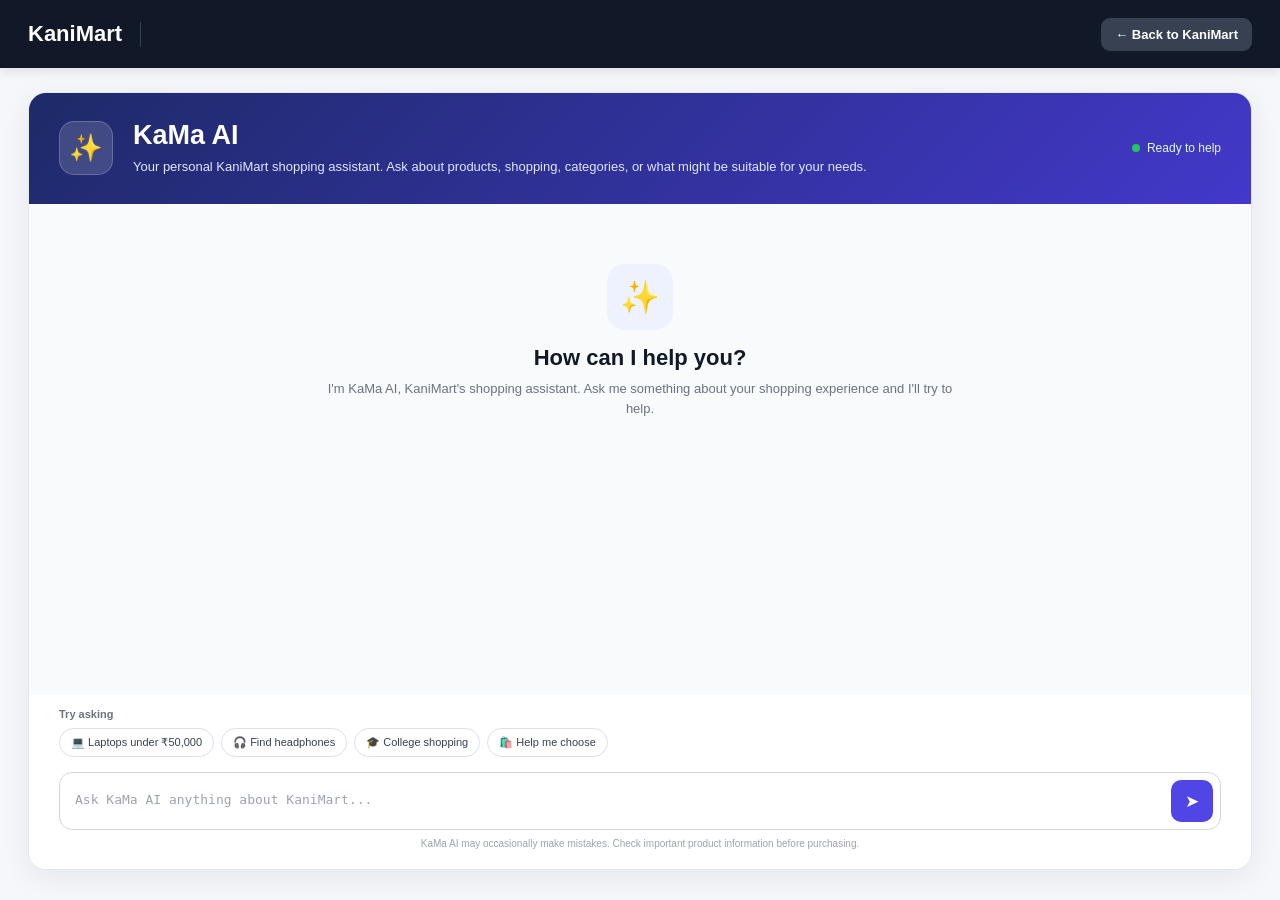
==== frontend/ai.html @ 7d643124 "Update storefront and product workflows Add frontend pages and AI, checkout, seller, and order flows" ====
<!DOCTYPE html>
<html lang="en">
<head>
    <meta charset="UTF-8">
    <meta
        name="viewport"
        content="width=device-width, initial-scale=1.0">

    <title>KaMa AI </title>

    <link rel="stylesheet" href="style.css">

    <style>
        * {
            box-sizing: border-box;
        }

        body {
            margin: 0;
            min-height: 100vh;
            background: #f5f7fb;
            color: #111827;
            font-family: Arial, Helvetica, sans-serif;
        }

        button,
        input {
            font: inherit;
        }

        /* ================= HEADER ================= */

        .ai-header {
            width: 100%;
            min-height: 68px;
            padding: 0 28px;
            background: #111827;
            color: white;
            display: flex;
            align-items: center;
            gap: 18px;
            box-shadow: 0 2px 12px rgba(0, 0, 0, 0.12);
        }

        .ai-brand {
            color: white;
            text-decoration: none;
            font-size: 22px;
            font-weight: 750;
        }

        .ai-brand span {
            color: #fafafa;
        }

        .ai-header-divider {
            width: 1px;
            height: 25px;
            background: #374151;
        }

        .ai-page-name {
            display: flex;
            align-items: center;
            gap: 8px;
            font-size: 15px;
            font-weight: 700;
        }

        .ai-header-spacer {
            flex: 1;
        }

        .home-button {
            border: none;
            border-radius: 9px;
            padding: 9px 14px;
            background: #374151;
            color: white;
            font-size: 13px;
            font-weight: 700;
            cursor: pointer;
        }

        .home-button:hover {
            background: #4b5563;
        }

        /* ================= MAIN ================= */

        .ai-page {
            width: 100%;
            min-height: calc(100vh - 68px);
            padding: 24px 28px 30px;
        }

        .ai-container {
            width: 100%;
            max-width: 1250px;
            margin: 0 auto;
            min-height: calc(100vh - 122px);
            display: flex;
            flex-direction: column;
            background: white;
            border: 1px solid #e5e7eb;
            border-radius: 18px;
            overflow: hidden;
            box-shadow: 0 8px 30px rgba(15, 23, 42, 0.07);
        }

        /* ================= AI HERO ================= */

        .ai-hero {
            padding: 27px 30px;
            background: linear-gradient(135deg, #1e2a68, #4338ca);
            color: white;
            display: flex;
            align-items: center;
            gap: 20px;
        }

        .ai-avatar {
            width: 54px;
            height: 54px;
            flex-shrink: 0;
            border-radius: 15px;
            background: rgba(255, 255, 255, 0.15);
            border: 1px solid rgba(255, 255, 255, 0.2);
            display: grid;
            place-items: center;
            font-size: 27px;
        }

        .ai-hero-text {
            flex: 1;
        }

        .ai-hero-text h1 {
            margin: 0 0 6px;
            font-size: 27px;
        }

        .ai-hero-text p {
            margin: 0;
            color: #e0e7ff;
            font-size: 13px;
            line-height: 1.5;
        }

        .ai-status {
            display: flex;
            align-items: center;
            gap: 7px;
            font-size: 12px;
            color: #dcfce7;
            white-space: nowrap;
        }

        .status-dot {
            width: 8px;
            height: 8px;
            border-radius: 50%;
            background: #22c55e;
        }

        /* ================= CHAT ================= */

        .chat-area {
            flex: 1;
            min-height: 440px;
            display: flex;
            flex-direction: column;
        }

        #chatMessages {
            flex: 1;
            overflow-y: auto;
            padding: 25px 30px;
            background: #f8fafc;
        }

        .chat-empty {
            max-width: 650px;
            margin: 35px auto;
            text-align: center;
        }

        .chat-empty-icon {
            width: 66px;
            height: 66px;
            margin: 0 auto 15px;
            border-radius: 18px;
            background: #eef2ff;
            display: grid;
            place-items: center;
            font-size: 32px;
        }

        .chat-empty h2 {
            margin: 0 0 8px;
            font-size: 22px;
        }

        .chat-empty p {
            margin: 0;
            color: #6b7280;
            font-size: 13px;
            line-height: 1.6;
        }

        /* Messages */

        .message-row {
            width: 100%;
            display: flex;
            margin-bottom: 15px;
        }

        .message-row.user {
            justify-content: flex-end;
        }

        .message-row.assistant {
            justify-content: flex-start;
        }

        .chat-message {
            max-width: min(720px, 82%);
            padding: 12px 15px;
            border-radius: 13px;
            font-size: 13px;
            line-height: 1.6;
            white-space: pre-wrap;
            overflow-wrap: anywhere;
        }

        .message-row.user .chat-message {
            background: #4f46e5;
            color: white;
            border-bottom-right-radius: 4px;
        }

        .message-row.assistant .chat-message {
            background: white;
            color: #1f2937;
            border: 1px solid #e5e7eb;
            border-bottom-left-radius: 4px;
        }

        .message-name {
            display: block;
            margin-bottom: 5px;
            font-size: 10px;
            font-weight: 800;
            letter-spacing: 0.4px;
            opacity: 0.7;
        }

        /* Typing */

        .typing {
            display: inline-flex;
            align-items: center;
            gap: 4px;
            padding: 12px 15px;
            background: white;
            border: 1px solid #e5e7eb;
            border-radius: 13px;
        }

        .typing span {
            width: 6px;
            height: 6px;
            border-radius: 50%;
            background: #9ca3af;
            animation: typing 1.2s infinite ease-in-out;
        }

        .typing span:nth-child(2) {
            animation-delay: 0.15s;
        }

        .typing span:nth-child(3) {
            animation-delay: 0.3s;
        }

        @keyframes typing {
            0%, 60%, 100% {
                transform: translateY(0);
            }

            30% {
                transform: translateY(-4px);
            }
        }

        /* ================= SUGGESTIONS ================= */

        .suggestions {
            padding: 13px 30px 0;
            background: white;
        }

        .suggestions-title {
            margin-bottom: 8px;
            font-size: 11px;
            color: #6b7280;
            font-weight: 700;
        }

        .suggestion-list {
            display: flex;
            flex-wrap: wrap;
            gap: 7px;
        }

        .suggestion-btn {
            border: 1px solid #dbe0e8;
            background: white;
            color: #374151;
            border-radius: 20px;
            padding: 7px 11px;
            font-size: 11px;
            cursor: pointer;
            transition: 0.2s ease;
        }

        .suggestion-btn:hover {
            border-color: #818cf8;
            background: #eef2ff;
            color: #4338ca;
        }

        /* ================= INPUT ================= */

        .chat-input-area {
            padding: 15px 30px 20px;
            background: white;
        }

        .chat-input-box {
            display: flex;
            align-items: flex-end;
            gap: 9px;
            padding: 7px;
            border: 1px solid #d1d5db;
            border-radius: 13px;
            background: white;
        }

        #chatInput {
            flex: 1;
            min-width: 0;
            min-height: 40px;
            max-height: 120px;
            border: none;
            outline: none;
            resize: none;
            padding: 10px 8px;
            color: #111827;
        }

        #chatInput::placeholder {
            color: #9ca3af;
        }

        #sendButton {
            width: 42px;
            height: 42px;
            flex-shrink: 0;
            border: none;
            border-radius: 10px;
            background: #4f46e5;
            color: white;
            font-size: 17px;
            cursor: pointer;
        }

        #sendButton:hover {
            background: #4338ca;
        }

        #sendButton:disabled {
            background: #9ca3af;
            cursor: not-allowed;
        }

        .input-note {
            margin: 8px 3px 0;
            color: #9ca3af;
            font-size: 10px;
            text-align: center;
        }

        /* ================= RESPONSIVE ================= */

        @media (max-width: 700px) {
            .ai-header {
                padding: 10px 14px;
            }

            .ai-header-divider,
            .ai-page-name {
                display: none;
            }

            .ai-page {
                padding: 0;
            }

            .ai-container {
                min-height: calc(100vh - 68px);
                border-radius: 0;
                border-left: none;
                border-right: none;
            }

            .ai-hero {
                padding: 22px 18px;
            }

            .ai-status {
                display: none;
            }

            #chatMessages {
                padding: 20px 15px;
            }

            .suggestions {
                padding: 12px 15px 0;
            }

            .chat-input-area {
                padding: 12px 15px 16px;
            }

            .chat-message {
                max-width: 90%;
            }
        }
    </style>
</head>

<body>

<!-- =========================================================
     HEADER
     ========================================================= -->

<header class="ai-header">

    <a
        href="index.html"
        class="ai-brand">
        KaniMart
    </a>

    <div class="ai-header-divider"></div>

    <div class="ai-page-name">
        
    </div>

    <div class="ai-header-spacer"></div>

    <button
        class="home-button"
        type="button"
        onclick="window.location.href='index.html'">
        ← Back to KaniMart
    </button>

</header>


<!-- =========================================================
     AI PAGE
     ========================================================= -->

<main class="ai-page">

    <section class="ai-container">

        <!-- AI HERO -->

        <div class="ai-hero">

            <div class="ai-avatar">
                ✨
            </div>

            <div class="ai-hero-text">

                <h1>
                    KaMa AI
                </h1>

                <p>
                    Your personal KaniMart shopping assistant.
                    Ask about products, shopping, categories, or what
                    might be suitable for your needs.
                </p>

            </div>

            <div class="ai-status">
                <span class="status-dot"></span>
                Ready to help
            </div>

        </div>


        <!-- CHAT -->

        <div class="chat-area">

            <div id="chatMessages">

                <div
                    id="chatWelcome"
                    class="chat-empty">

                    <div class="chat-empty-icon">
                        ✨
                    </div>

                    <h2>
                        How can I help you?
                    </h2>

                    <p>
                        I'm KaMa AI, KaniMart's shopping assistant.
                        Ask me something about your shopping experience
                        and I'll try to help.
                    </p>

                </div>

            </div>


            <!-- SUGGESTIONS -->

            <div class="suggestions">

                <div class="suggestions-title">
                    Try asking
                </div>

                <div class="suggestion-list">

                    <button
                        class="suggestion-btn"
                        type="button"
                        data-message="Find laptops under ₹50,000">
                        💻 Laptops under ₹50,000
                    </button>

                    <button
                        class="suggestion-btn"
                        type="button"
                        data-message="Show me headphones">
                        🎧 Find headphones
                    </button>

                    <button
                        class="suggestion-btn"
                        type="button"
                        data-message="What should I buy for college?">
                        🎓 College shopping
                    </button>

                    <button
                        class="suggestion-btn"
                        type="button"
                        data-message="Help me choose a product">
                        🛍️ Help me choose
                    </button>

                </div>

            </div>


            <!-- INPUT -->

            <div class="chat-input-area">

                <form id="chatForm">

                    <div class="chat-input-box">

                        <textarea
                            id="chatInput"
                            rows="1"
                            maxlength="1000"
                            placeholder="Ask KaMa AI anything about KaniMart..."
                            autocomplete="off"></textarea>

                        <button
                            id="sendButton"
                            type="submit"
                            aria-label="Send message">
                            ➤
                        </button>

                    </div>

                </form>

                <div class="input-note">
                    KaMa AI may occasionally make mistakes. Check important
                    product information before purchasing.
                </div>

            </div>

        </div>

    </section>

</main>


<script src="ai.js"></script>

</body>
</html>
---- frontend/style.css ----
* {
    box-sizing: border-box;
}
:root {
    font-family: Arial, Helvetica, sans-serif;
    color: #172033;
    background: #f5f7fb;
}
body {
    margin: 0;
    min-height: 100vh;
    background: #f5f7fb;
}
button,
input,
select {
    font: inherit;
}
button {
    cursor: pointer;
}
.topbar {
    min-height: 72px;
    padding: 0 6%;
    display: flex;
    align-items: center;
    justify-content: space-between;
    background: #111827;
    color: white;
    box-shadow: 0 2px 10px rgba(0, 0, 0, 0.12);
}
.brand {
    display: flex;
    align-items: baseline;
    gap: 10px;
}
.brand h1 {
    margin: 0;
    font-size: 26px;
}
.brand span {
    color: #aeb8ca;
    font-size: 14px;
}
.user-area {
    display: flex;
    align-items: center;
    gap: 16px;
    font-size: 14px;
}
.page {
    width: min(1200px, 92%);
    margin: 0 auto;
}
.auth-container {
    min-height: calc(100vh - 72px);
    display: grid;
    place-items: center;
}
.auth-card {
    width: min(420px, 100%);
    padding: 36px;
    background: white;
    border-radius: 18px;
    box-shadow: 0 12px 40px rgba(20, 30, 50, 0.10);
}
.auth-card h2 {
    margin-top: 0;
    margin-bottom: 8px;
}
.subtitle {
    color: #687386;
    margin-bottom: 28px;
}
label {
    display: block;
    margin: 16px 0 7px;
    font-weight: 600;
    font-size: 14px;
}
input,
select {
    width: 100%;
    padding: 13px 14px;
    border: 1px solid #d6dce7;
    border-radius: 10px;
    background: white;
    outline: none;
}
input:focus,
select:focus {
    border-color: #4f46e5;
    box-shadow: 0 0 0 3px rgba(79, 70, 229, 0.10);
}
.primary-button,
.secondary-button,
.cart-button {
    border: 0;
    border-radius: 10px;
    padding: 10px 16px;
    font-weight: 700;
}
.primary-button {
    width: 100%;
    margin-top: 20px;
    background: #4f46e5;
    color: white;
}
.primary-button:hover {
    background: #4338ca;
}
.primary-button:disabled {
    background: #aeb5c5;
    cursor: not-allowed;
}
.secondary-button {
    background: #eef1f7;
    color: #263248;
}
.topbar .secondary-button {
    background: #273247;
    color: white;
}
.cart-button {
    background: #111827;
    color: white;
}
.cart-button span {
    display: inline-grid;
    place-items: center;
    min-width: 23px;
    height: 23px;
    margin-left: 6px;
    padding: 0 5px;
    border-radius: 50%;
    background: #4f46e5;
}
.message {
    min-height: 22px;
    margin-top: 16px;
    color: #4f5b70;
}
.marketplace {
    padding: 32px 0 60px;
}
.hero {
    min-height: 250px;
    padding: 40px;
    display: flex;
    align-items: center;
    border-radius: 22px;
    background: linear-gradient(135deg, #172554, #4338ca);
    color: white;
    overflow: hidden;
}
.hero h2 {
    margin: 5px 0 12px;
    font-size: clamp(30px, 5vw, 48px);
}
.hero p {
    max-width: 600px;
    color: #dce3ff;
    line-height: 1.6;
}
.eyebrow {
    text-transform: uppercase;
    letter-spacing: 2px;
    font-size: 12px;
    font-weight: 700;
}
.toolbar {
    margin: 28px 0;
    display: grid;
    grid-template-columns: 1fr 220px auto;
    gap: 12px;
}
.section-heading {
    display: flex;
    justify-content: space-between;
    align-items: center;
    margin: 20px 0;
}
.section-heading h2 {
    margin: 0;
}
.section-heading p {
    margin: 5px 0 0;
    color: #758095;
    font-size: 14px;
}
.product-grid {
    display: grid;
    grid-template-columns: repeat(3, 1fr);
    gap: 22px;
}
.product-card {
    background: white;
    border-radius: 16px;
    overflow: hidden;
    box-shadow: 0 5px 22px rgba(20, 30, 50, 0.08);
    transition: transform 0.15s ease, box-shadow 0.15s ease;
}
.product-card:hover {
    transform: translateY(-3px);
    box-shadow: 0 10px 28px rgba(20, 30, 50, 0.12);
}
.product-card img {
    width: 100%;
    height: 210px;
    display: block;
    object-fit: cover;
    background: #edf0f5;
}
.product-info {
    padding: 18px;
}
.category {
    display: inline-block;
    padding: 5px 9px;
    border-radius: 999px;
    background: #eef2ff;
    color: #4338ca;
    font-size: 11px;
    font-weight: 700;
}
.product-info h3 {
    margin: 12px 0 8px;
    font-size: 19px;
}
.description {
    min-height: 42px;
    margin: 0 0 16px;
    color: #687386;
    font-size: 14px;
    line-height: 1.5;
}
.product-bottom {
    display: flex;
    justify-content: space-between;
    align-items: center;
    margin-bottom: 4px;
}
.product-bottom strong {
    font-size: 20px;
}
.stock {
    color: #16803c;
    font-size: 12px;
    font-weight: 700;
}
.out-stock {
    color: #c62828;
    font-size: 12px;
    font-weight: 700;
}
.empty-state {
    grid-column: 1 / -1;
    padding: 60px 20px;
    text-align: center;
    background: white;
    border-radius: 16px;
}
.hidden {
    display: none !important;
}
@media (max-width: 850px) {
    .product-grid {
        grid-template-columns: repeat(2, 1fr);
    }
    .toolbar {
        grid-template-columns: 1fr 1fr;
    }
    .toolbar .secondary-button {
        grid-column: 1 / -1;
    }
}
@media (max-width: 600px) {
    .topbar {
        padding: 12px 4%;
    }
    .brand span {
        display: none;
    }
    .user-area {
        gap: 8px;
        font-size: 12px;
    }
    .page {
        width: 94%;
    }
    .hero {
        padding: 28px;
    }
    .product-grid {
        grid-template-columns: 1fr;
    }
    .toolbar {
        grid-template-columns: 1fr;
    }
    .toolbar .secondary-button {
        grid-column: auto;
    }
    .section-heading {
        align-items: flex-start;
        gap: 15px;
    }
}
.chatbot-section {
    margin: 40px auto;
    max-width: 800px;
    padding: 24px;
    border-radius: 12px;
    background: #ffffff;
    box-shadow: 0 4px 16px rgba(0, 0, 0, 0.08);
}

.chat-messages {
    min-height: 180px;
    max-height: 400px;
    overflow-y: auto;
    margin: 16px 0;
    padding: 16px;
    border: 1px solid #ddd;
    border-radius: 8px;
}

.chat-message {
    margin-bottom: 12px;
    padding: 10px 12px;
    border-radius: 8px;
}

.chat-message.user {
    text-align: right;
    background: #f1f1f1;
}

.chat-message.assistant {
    background: #eef6ff;
}

.chat-message strong {
    display: block;
    margin-bottom: 4px;
}

.chat-input-row {
    display: flex;
    gap: 10px;
}

#chatInput {
    flex: 1;
    padding: 12px;
    border: 1px solid #ccc;
    border-radius: 8px;
}

#chatSendButton {
    min-width: 90px;
}

.chat-status {
    min-height: 20px;
    margin-top: 8px;
}
#cartButton,
#checkoutButton,
#orderHistoryButton {
    background: #111827;
    color: white;
    border: none;
    border-radius: 10px;
    padding: 10px 16px;
    font-weight: 600;
    cursor: pointer;
}

#cartButton:hover,
#checkoutButton:hover,
#orderHistoryButton:hover {
    background: #1f2937;
}
/* =========================================================
   KANIMART - GLOBAL WEBSITE LAYOUT
   ========================================================= */

* {
    box-sizing: border-box;
}

html {
    width: 100%;
    min-height: 100%;
}

body {
    margin: 0;
    width: 100%;
    min-height: 100vh;
    background: #f4f6fa;
    color: #111827;
    font-family: Arial, Helvetica, sans-serif;
}


/* =========================================================
   HEADER
   ========================================================= */

.topbar {
    width: 100%;
    min-height: 56px;
    padding: 0 28px;

    display: flex;
    align-items: center;
    justify-content: space-between;

    background: #111827;
    color: white;
}

.brand {
    display: flex;
    align-items: baseline;
    gap: 8px;
}

.brand h1 {
    margin: 0;
    font-size: 22px;
    color: white;
}

.brand span {
    font-size: 12px;
    color: #93c5fd;
}

.user-area {
    display: flex;
    align-items: center;
    gap: 8px;
}


/* =========================================================
   GLOBAL PAGE CONTAINER
   ========================================================= */

.page {
    width: 100%;
    max-width: none;
    margin: 0;
    padding: 0 28px 40px;
}


/* =========================================================
   COMMON CONTENT CONTAINER
   ========================================================= */

.container,
.main-container,
.content,
.page-container,
.marketplace,
.checkout-container,
.cart-container,
.orders-container,
.seller-container {
    width: 100%;
    max-width: none;
}


/* =========================================================
   COMMON SECTION
   ========================================================= */

.section {
    width: 100%;
    margin-bottom: 20px;
}


/* =========================================================
   COMMON WHITE CARD
   ========================================================= */

.card {
    width: 100%;
    background: white;
    border-radius: 12px;
    padding: 20px;
    border: 1px solid #e5e7eb;
    box-shadow: 0 3px 12px rgba(0, 0, 0, 0.05);
}


/* =========================================================
   HERO
   ========================================================= */

.hero {
    width: 100%;
    margin: 24px 0 20px;
    padding: 32px;

    border-radius: 16px;

    background: linear-gradient(
        135deg,
        #1e2a68,
        #4338ca
    );

    color: white;
}

.hero h1,
.hero h2 {
    margin: 0 0 10px;
    color: white;
}

.hero p {
    margin: 0;
    line-height: 1.5;
}


/* =========================================================
   FORMS
   ========================================================= */

form {
    width: 100%;
}

.form-group {
    margin-bottom: 14px;
}

label {
    display: block;
    margin-bottom: 6px;

    font-size: 12px;
    font-weight: 600;
    color: #374151;
}

input,
select,
textarea {
    width: 100%;
    max-width: 100%;
    box-sizing: border-box;

    padding: 10px 12px;

    border: 1px solid #d1d5db;
    border-radius: 8px;

    background: white;
    color: #111827;

    font-size: 13px;
}

input:focus,
select:focus,
textarea:focus {
    outline: none;
    border-color: #2563eb;
}

textarea {
    min-height: 80px;
    resize: vertical;
}


/* =========================================================
   TWO COLUMN FORM
   ========================================================= */

.form-grid {
    width: 100%;

    display: grid;
    grid-template-columns: repeat(2, minmax(0, 1fr));

    gap: 14px 16px;
}

.full-width {
    grid-column: 1 / -1;
}


/* =========================================================
   BUTTONS
   ========================================================= */

button {
    font-family: inherit;
}

.primary-button,
.secondary-button,
.cart-button {
    border: none;
    border-radius: 8px;

    padding: 9px 14px;

    font-size: 12px;
    font-weight: 600;

    cursor: pointer;
}

.primary-button {
    background: #2563eb;
    color: white;
}

.primary-button:hover {
    background: #1d4ed8;
}

.secondary-button {
    background: #e5e7eb;
    color: #111827;
}

.secondary-button:hover {
    background: #d1d5db;
}

.cart-button {
    background: #111827;
    color: white;
}

.cart-button:hover {
    background: #1f2937;
}


/* =========================================================
   PRODUCT GRID
   ========================================================= */

.product-grid,
.product-list {
    width: 100%;

    display: grid;
    grid-template-columns: repeat(4, minmax(0, 1fr));

    gap: 16px;
}


/* =========================================================
   PRODUCT CARD
   ========================================================= */

.product-card,
.seller-product {
    min-width: 0;

    background: white;

    border: 1px solid #e5e7eb;
    border-radius: 12px;

    overflow: hidden;

    box-shadow: 0 2px 8px rgba(0, 0, 0, 0.04);

    transition:
        transform 0.2s ease,
        box-shadow 0.2s ease;
}

.product-card:hover,
.seller-product:hover {
    transform: translateY(-2px);

    box-shadow:
        0 8px 20px rgba(0, 0, 0, 0.08);
}


/* =========================================================
   PRODUCT IMAGE
   ========================================================= */

.product-card img,
.product-image {
    width: 100%;
    height: 180px;

    display: block;

    object-fit: cover;
    background: #f3f4f6;
}


/* =========================================================
   PRODUCT CONTENT
   ========================================================= */

.product-content {
    padding: 13px;
}

.product-content h3 {
    margin: 0 0 7px;

    font-size: 15px;
    line-height: 1.35;
}

.product-content p {
    margin: 0 0 8px;

    font-size: 12px;
    line-height: 1.45;

    color: #6b7280;
}


/* =========================================================
   TOOLBAR
   ========================================================= */

.toolbar {
    width: 100%;

    display: grid;
    grid-template-columns: minmax(0, 1fr) 180px auto;

    gap: 10px;

    margin-bottom: 20px;
}


/* =========================================================
   SECTION HEADING
   ========================================================= */

.section-heading {
    width: 100%;

    display: flex;
    align-items: flex-end;
    justify-content: space-between;

    gap: 20px;

    margin-bottom: 14px;
}

.section-heading h2 {
    margin: 0 0 4px;
}

.section-heading p {
    margin: 0;

    font-size: 12px;
    color: #6b7280;
}


/* =========================================================
   TABLES
   ========================================================= */

.table-container {
    width: 100%;
    overflow-x: auto;

    background: white;

    border-radius: 12px;
    border: 1px solid #e5e7eb;
}

table {
    width: 100%;
    border-collapse: collapse;
}

th,
td {
    padding: 11px 12px;

    text-align: left;

    border-bottom: 1px solid #e5e7eb;

    font-size: 13px;
}

th {
    background: #f9fafb;
    font-weight: 600;
}


/* =========================================================
   RESPONSIVE
   ========================================================= */

@media (max-width: 1100px) {

    .product-grid,
    .product-list {
        grid-template-columns: repeat(3, minmax(0, 1fr));
    }
}


@media (max-width: 800px) {

    .page {
        padding: 0 16px 30px;
    }

    .topbar {
        padding: 0 16px;
    }

    .form-grid {
        grid-template-columns: 1fr;
    }

    .full-width {
        grid-column: auto;
    }

    .toolbar {
        grid-template-columns: 1fr;
    }

    .product-grid,
    .product-list {
        grid-template-columns: repeat(2, minmax(0, 1fr));
    }

    .section-heading {
        align-items: flex-start;
        flex-direction: column;
    }

    .hero {
        padding: 26px 22px;
    }
}


@media (max-width: 520px) {

    .page {
        padding: 0 12px 24px;
    }

    .topbar {
        padding: 0 12px;
    }

    .product-grid,
    .product-list {
        grid-template-columns: 1fr;
    }

    .hero {
        margin-top: 14px;
        padding: 24px 18px;
        border-radius: 12px;
    }

    .product-card img,
    .product-image {
        height: 210px;
    }
}
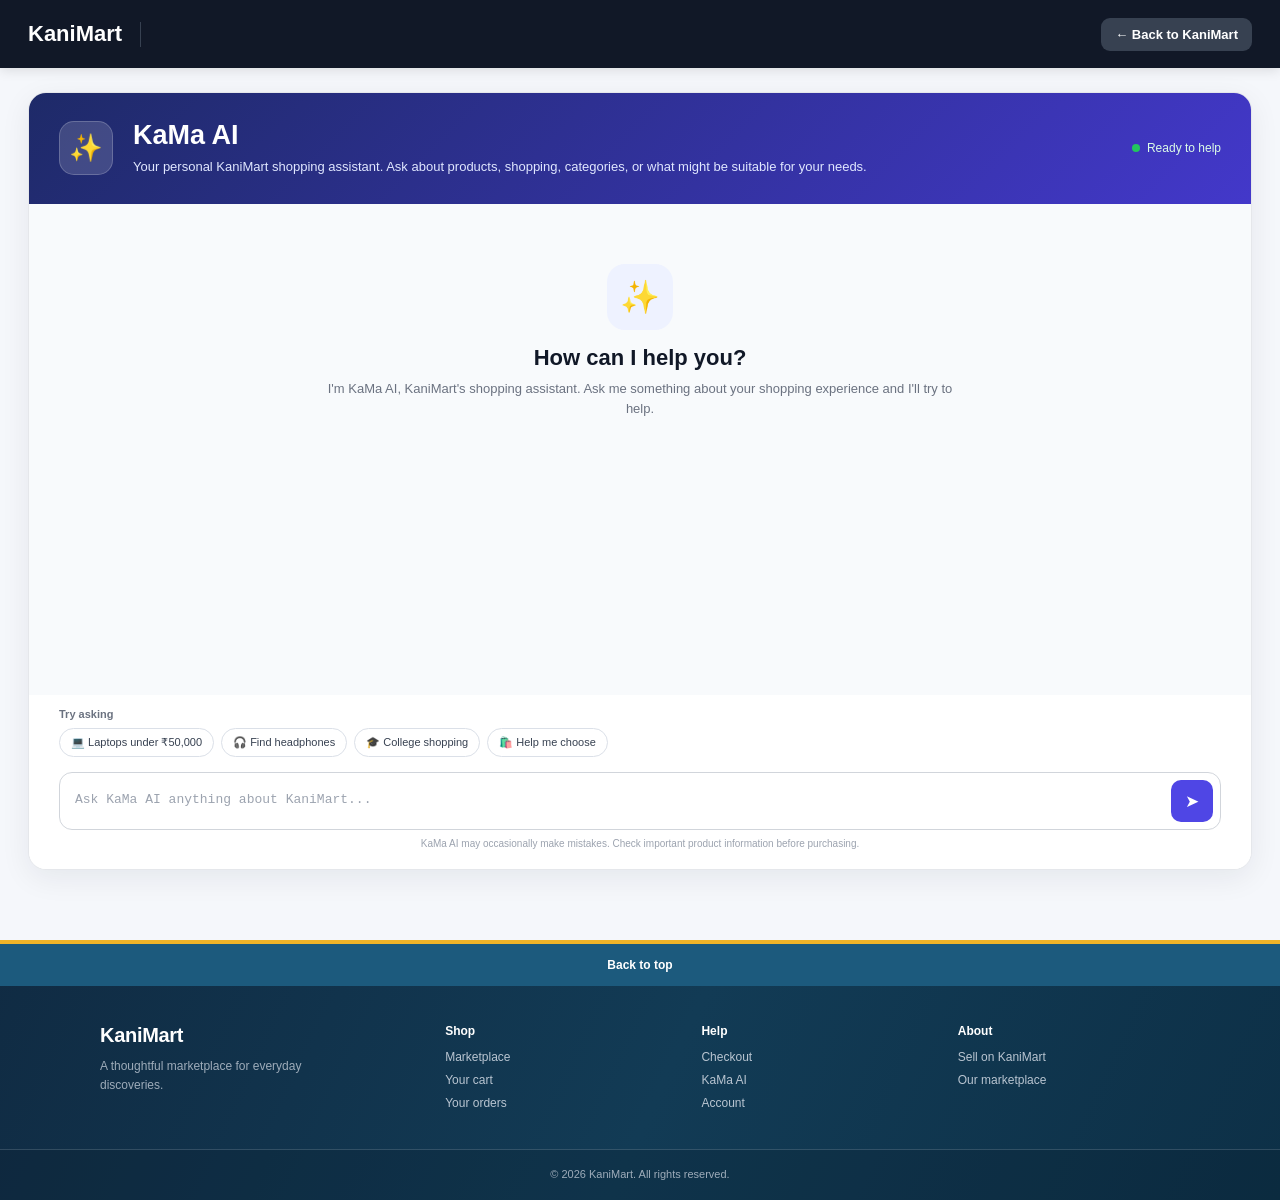
==== commit 1237fe40: "Update application frontend and backend" ====
--- a/frontend/ai.html
+++ b/frontend/ai.html
@@ -96,7 +96,7 @@
 
         .ai-container {
             width: 100%;
-            max-width: 1250px;
+            max-width: none;
             margin: 0 auto;
             min-height: calc(100vh - 122px);
             display: flex;
@@ -626,5 +626,35 @@
 
 <script src="ai.js"></script>
 
+<footer class="site-footer">
+    <a class="footer-back-to-top" href="#">Back to top</a>
+    <div class="footer-content">
+        <div class="footer-brand-block">
+            <p class="footer-brand">KaniMart</p>
+            <p class="footer-tagline">A thoughtful marketplace for everyday discoveries.</p>
+        </div>
+        <div class="footer-column">
+            <h3>Shop</h3>
+            <a href="index.html">Marketplace</a>
+            <a href="cart.html">Your cart</a>
+            <a href="orders.html">Your orders</a>
+        </div>
+        <div class="footer-column">
+            <h3>Help</h3>
+            <a href="checkout.html">Checkout</a>
+            <a href="ai.html">KaMa AI</a>
+            <a href="index.html">Account</a>
+        </div>
+        <div class="footer-column">
+            <h3>About</h3>
+            <a href="seller.html">Sell on KaniMart</a>
+            <a href="index.html">Our marketplace</a>
+        </div>
+    </div>
+    <div class="footer-legal">
+        <p>&copy; 2026 KaniMart. All rights reserved.</p>
+    </div>
+</footer>
+
 </body>
 </html>
--- a/frontend/style.css
+++ b/frontend/style.css
@@ -10,6 +10,87 @@
     margin: 0;
     min-height: 100vh;
     background: #f5f7fb;
+}
+.site-footer {
+    width: 100%;
+    margin-top: 40px;
+    border-top: 4px solid #f0b429;
+    background: linear-gradient(115deg, #102b43 0%, #123b55 52%, #0d3047 100%);
+    color: #cbd5e1;
+}
+.footer-back-to-top {
+    display: block;
+    padding: 14px 20px;
+    background: #1c5a7d;
+    color: #ffffff;
+    text-align: center;
+    font-size: 12px;
+    font-weight: 700;
+    text-decoration: none;
+    transition: background 0.2s ease;
+}
+.footer-back-to-top:hover {
+    background: #24739b;
+}
+.footer-content {
+    width: min(1080px, 92%);
+    margin: 0 auto;
+    padding: 38px 0 30px;
+    display: grid;
+    grid-template-columns: 1.4fr repeat(3, 1fr);
+    gap: 34px;
+}
+.footer-brand {
+    margin: 0 0 10px;
+    color: #ffffff;
+    font-size: 20px;
+    font-weight: 700;
+    letter-spacing: -0.3px;
+}
+.footer-tagline {
+    max-width: 220px;
+    margin: 0;
+    color: #9eacba;
+    font-size: 12px;
+    line-height: 1.6;
+}
+.footer-column h3 {
+    margin: 0 0 12px;
+    color: #ffffff;
+    font-size: 12px;
+    font-weight: 700;
+}
+.footer-column a {
+    display: block;
+    width: fit-content;
+    margin: 0 0 9px;
+    color: #b9c5d1;
+    font-size: 12px;
+    text-decoration: none;
+}
+.footer-column a:hover {
+    color: #ffffff;
+    text-decoration: underline;
+}
+.footer-legal {
+    padding: 18px 20px 20px;
+    border-top: 1px solid rgba(193, 216, 230, 0.2);
+    background: rgba(5, 25, 40, 0.22);
+    color: #9eacba;
+    text-align: center;
+    font-size: 11px;
+}
+.footer-legal p {
+    margin: 0;
+}
+@media (max-width: 650px) {
+    .footer-content {
+        grid-template-columns: repeat(2, 1fr);
+        gap: 28px 20px;
+    }
+    .footer-brand-block {
+        grid-column: 1 / -1;
+    }
 }
 button,
 input,
@@ -895,3 +976,802 @@
         height: 210px;
     }
 }
+/* =========================================================
+   KANIMART PRODUCT CARD - FINAL DESIGN
+   ========================================================= */
+
+.product-card {
+    background: #ffffff;
+    border: 1px solid #e5e7eb;
+    border-radius: 12px;
+    overflow: hidden;
+    box-shadow: 0 3px 12px rgba(15, 23, 42, 0.08);
+
+    display: flex;
+    flex-direction: column;
+
+    transition:
+        transform 0.2s ease,
+        box-shadow 0.2s ease;
+}
+
+.product-card:hover {
+    transform: translateY(-3px);
+    box-shadow: 0 10px 25px rgba(15, 23, 42, 0.12);
+}
+
+
+/* PRODUCT IMAGE */
+
+.product-card-image {
+    width: 100%;
+    height: 165px;
+
+    display: block;
+
+    object-fit: cover;
+    background: #f3f4f6;
+}
+
+
+/* CARD BODY */
+
+.product-card-body {
+    padding: 12px;
+
+    display: flex;
+    flex-direction: column;
+
+    flex: 1;
+}
+
+
+/* CATEGORY */
+
+.product-card-category {
+    display: inline-block;
+
+    width: fit-content;
+
+    padding: 4px 8px;
+
+    border-radius: 6px;
+
+    background: #eef2ff;
+    color: #4338ca;
+
+    font-size: 11px;
+    font-weight: 700;
+
+    margin-bottom: 7px;
+}
+
+
+/* PRODUCT NAME */
+
+.product-card-title {
+    margin: 0 0 6px;
+
+    font-size: 15px;
+    line-height: 1.35;
+
+    color: #111827;
+}
+
+
+/* DESCRIPTION */
+
+.product-card-description {
+    margin: 0 0 10px;
+
+    min-height: 34px;
+
+    color: #64748b;
+
+    font-size: 12px;
+    line-height: 1.45;
+}
+
+
+/* PRICE + STOCK */
+
+.product-card-bottom {
+    display: flex;
+
+    align-items: center;
+    justify-content: space-between;
+
+    gap: 8px;
+
+    margin-bottom: 7px;
+}
+
+.product-card-price {
+    color: #111827;
+
+    font-size: 18px;
+    font-weight: 800;
+}
+
+.product-stock {
+    font-size: 11px;
+    font-weight: 700;
+
+    white-space: nowrap;
+}
+
+.product-stock.in-stock {
+    color: #059669;
+
+    background: #ecfdf5;
+
+    padding: 4px 7px;
+
+    border-radius: 999px;
+}
+
+.product-stock.out-of-stock {
+    color: #dc2626;
+
+    background: #fef2f2;
+
+    padding: 4px 7px;
+
+    border-radius: 999px;
+}
+
+
+/* =========================================================
+   BLUE ADD TO CART BUTTON
+   ========================================================= */
+
+.add-to-cart-button {
+    width: 100%;
+
+    margin-top: auto;
+
+    padding: 10px 14px;
+
+    border: none;
+    border-radius: 8px;
+
+    background: #2563eb;
+    color: #ffffff;
+
+    font-size: 13px;
+    font-weight: 700;
+
+    cursor: pointer;
+
+    transition:
+        background 0.2s ease,
+        transform 0.15s ease;
+}
+
+.add-to-cart-button:hover {
+    background: #1d4ed8;
+    transform: translateY(-1px);
+}
+
+.add-to-cart-button:active {
+    transform: translateY(0);
+}
+
+.add-to-cart-button:disabled {
+    background: #9ca3af;
+    cursor: not-allowed;
+    transform: none;
+}
+
+
+/* =========================================================
+   REVIEWS
+   ========================================================= */
+
+.product-reviews {
+    min-height: 25px;
+
+    display: flex;
+    align-items: center;
+
+    gap: 7px;
+
+    margin-bottom: 9px;
+
+    font-size: 12px;
+}
+
+.review-summary {
+    display: flex;
+
+    align-items: center;
+
+    gap: 7px;
+}
+
+.review-stars {
+    color: #f59e0b;
+
+    font-size: 16px;
+    letter-spacing: 1px;
+}
+
+.review-average {
+    color: #374151;
+    font-weight: 700;
+}
+
+.review-count {
+    color: #64748b;
+}
+
+.review-empty {
+    color: #94a3b8;
+    font-size: 11px;
+}
+
+.review-loading {
+    color: #94a3b8;
+    font-size: 11px;
+}
+
+
+/* WRITE REVIEW */
+
+.review-button {
+    margin-left: auto;
+
+    border: none;
+
+    background: transparent;
+
+    color: #2563eb;
+
+    font-size: 11px;
+    font-weight: 600;
+
+    cursor: pointer;
+}
+
+.review-button:hover {
+    text-decoration: underline;
+}
+/* =========================================================
+   FINAL HOME PAGE LAYOUT
+   ========================================================= */
+
+body {
+    background: #f4f6fa;
+}
+
+.page {
+    width: 100%;
+    max-width: none;
+
+    padding: 0 30px 40px;
+}
+
+
+/* HERO */
+
+.hero {
+    width: 100%;
+
+    margin: 14px 0 20px;
+
+    min-height: 132px;
+
+    padding: 28px 30px;
+
+    border-radius: 15px;
+
+    background:
+        linear-gradient(
+            135deg,
+            #1e2a68,
+            #4338ca
+        );
+
+    color: white;
+}
+
+.hero h1,
+.hero h2 {
+    margin: 0 0 8px;
+
+    font-size: 32px;
+
+    color: white;
+}
+
+.hero p {
+    margin: 0;
+
+    color: #e0e7ff;
+
+    font-size: 15px;
+}
+
+
+/* SEARCH AREA */
+
+.toolbar {
+    display: grid;
+
+    grid-template-columns:
+        minmax(0, 1fr)
+        220px
+        auto;
+
+    gap: 10px;
+
+    margin: 20px 0;
+}
+
+.toolbar input,
+.toolbar select {
+    height: 38px;
+
+    border-radius: 8px;
+
+    padding: 0 12px;
+}
+
+
+/* PRODUCTS HEADER */
+
+.section-heading {
+    margin: 10px 0 12px;
+
+    display: flex;
+
+    align-items: flex-end;
+
+    justify-content: space-between;
+}
+
+.section-heading h2 {
+    margin: 0;
+
+    font-size: 24px;
+}
+
+.section-heading p {
+    margin: 3px 0 0;
+
+    color: #64748b;
+
+    font-size: 12px;
+}
+
+
+/* CART / CHECKOUT / ORDERS */
+
+#cartButton,
+#checkoutButton,
+#orderHistoryButton {
+    height: 36px;
+
+    padding: 0 14px;
+
+    border: none;
+
+    border-radius: 8px;
+
+    background: #111827;
+
+    color: white;
+
+    font-size: 12px;
+
+    font-weight: 700;
+
+    cursor: pointer;
+
+    transition: background 0.2s ease;
+}
+
+#cartButton:hover,
+#checkoutButton:hover,
+#orderHistoryButton:hover {
+    background: #1f2937;
+}
+
+
+/* PRODUCT GRID */
+
+.product-grid {
+    display: grid;
+
+    grid-template-columns:
+        repeat(3, minmax(0, 1fr));
+
+    gap: 16px;
+}
+
+
+/* DESKTOP */
+
+@media (min-width: 1200px) {
+
+    .product-grid {
+        grid-template-columns:
+            repeat(3, minmax(0, 1fr));
+    }
+}
+
+
+/* TABLET */
+
+@media (max-width: 900px) {
+
+    .product-grid {
+        grid-template-columns:
+            repeat(2, minmax(0, 1fr));
+    }
+}
+
+
+/* MOBILE */
+
+@media (max-width: 600px) {
+
+    .page {
+        padding: 0 12px 25px;
+    }
+
+    .toolbar {
+        grid-template-columns: 1fr;
+    }
+
+    .product-grid {
+        grid-template-columns: 1fr;
+    }
+
+    .hero {
+        padding: 22px;
+
+        min-height: auto;
+    }
+
+    .hero h1,
+    .hero h2 {
+        font-size: 26px;
+    }
+}
+/* =========================================================
+   KANIMART ELEGANT LOGIN PAGE
+   ========================================================= */
+
+.auth-section {
+    min-height: calc(100vh - 56px);
+
+    display: flex;
+    align-items: center;
+    justify-content: center;
+
+    padding: 40px 20px;
+
+    background:
+        radial-gradient(
+            circle at top left,
+            rgba(79, 70, 229, 0.12),
+            transparent 35%
+        ),
+        linear-gradient(
+            135deg,
+            #f8fafc,
+            #eef2ff
+        );
+}
+
+
+/* LOGIN CARD */
+
+.auth-card {
+    width: 100%;
+    max-width: 430px;
+
+    padding: 36px;
+
+    background: rgba(255, 255, 255, 0.97);
+
+    border: 1px solid #e5e7eb;
+
+    border-radius: 20px;
+
+    box-shadow:
+        0 20px 60px rgba(15, 23, 42, 0.12);
+
+    animation: authCardAppear 0.35s ease;
+}
+
+@keyframes authCardAppear {
+
+    from {
+        opacity: 0;
+        transform: translateY(12px);
+    }
+
+    to {
+        opacity: 1;
+        transform: translateY(0);
+    }
+}
+
+
+/* BRAND */
+
+.auth-brand {
+    text-align: center;
+
+    margin-bottom: 25px;
+}
+
+.auth-logo {
+    width: 52px;
+    height: 52px;
+
+    margin: 0 auto 10px;
+
+    display: flex;
+    align-items: center;
+    justify-content: center;
+
+    border-radius: 15px;
+
+    background:
+        linear-gradient(
+            135deg,
+            #2563eb,
+            #4f46e5
+        );
+
+    color: white;
+
+    font-size: 25px;
+
+    box-shadow:
+        0 8px 20px rgba(37, 99, 235, 0.25);
+}
+
+.auth-brand h1 {
+    margin: 0;
+
+    color: #111827;
+
+    font-size: 25px;
+    font-weight: 800;
+}
+
+
+/* HEADINGS */
+
+.auth-card h2 {
+    margin: 0 0 8px;
+
+    text-align: center;
+
+    color: #111827;
+
+    font-size: 25px;
+}
+
+.auth-subtitle {
+    margin: 0 0 28px;
+
+    text-align: center;
+
+    color: #6b7280;
+
+    font-size: 13px;
+
+    line-height: 1.5;
+}
+
+
+/* FORM */
+
+.auth-field {
+    margin-bottom: 17px;
+}
+
+.auth-field label {
+    display: block;
+
+    margin-bottom: 7px;
+
+    color: #374151;
+
+    font-size: 13px;
+    font-weight: 700;
+}
+
+.auth-field input,
+.auth-field select {
+    width: 100%;
+
+    height: 46px;
+
+    padding: 0 13px;
+
+    border: 1px solid #d1d5db;
+
+    border-radius: 9px;
+
+    background: #ffffff;
+
+    color: #111827;
+
+    font-size: 13px;
+
+    transition:
+        border-color 0.2s ease,
+        box-shadow 0.2s ease;
+}
+
+.auth-field input::placeholder {
+    color: #9ca3af;
+}
+
+.auth-field input:focus,
+.auth-field select:focus {
+    outline: none;
+
+    border-color: #4f46e5;
+
+    box-shadow:
+        0 0 0 3px rgba(79, 70, 229, 0.12);
+}
+
+
+/* SIGN IN BUTTON */
+
+.auth-login-button {
+    width: 100%;
+
+    height: 46px;
+
+    margin-top: 5px;
+
+    border: none;
+
+    border-radius: 9px;
+
+    background:
+        linear-gradient(
+            135deg,
+            #2563eb,
+            #4f46e5
+        );
+
+    color: white;
+
+    font-size: 14px;
+    font-weight: 700;
+
+    cursor: pointer;
+
+    box-shadow:
+        0 7px 18px rgba(37, 99, 235, 0.22);
+
+    transition:
+        transform 0.15s ease,
+        box-shadow 0.15s ease;
+}
+
+.auth-login-button:hover {
+    transform: translateY(-1px);
+
+    box-shadow:
+        0 10px 22px rgba(37, 99, 235, 0.28);
+}
+
+.auth-login-button:active {
+    transform: translateY(0);
+}
+
+
+/* MESSAGE */
+
+.auth-message {
+    min-height: 20px;
+
+    margin: 12px 0 0;
+
+    text-align: center;
+
+    color: #dc2626;
+
+    font-size: 12px;
+}
+
+
+/* DIVIDER */
+
+.auth-divider {
+    display: flex;
+
+    align-items: center;
+
+    gap: 12px;
+
+    margin: 25px 0 15px;
+
+    color: #9ca3af;
+
+    font-size: 11px;
+}
+
+.auth-divider::before,
+.auth-divider::after {
+    content: "";
+
+    flex: 1;
+
+    height: 1px;
+
+    background: #e5e7eb;
+}
+
+
+/* CREATE ACCOUNT */
+
+.create-account-button {
+    width: 100%;
+
+    height: 44px;
+
+    border: 1px solid #c7d2fe;
+
+    border-radius: 9px;
+
+    background: #eef2ff;
+
+    color: #4338ca;
+
+    font-size: 13px;
+    font-weight: 700;
+
+    cursor: pointer;
+
+    transition:
+        background 0.2s ease,
+        border-color 0.2s ease;
+}
+
+.create-account-button:hover {
+    background: #e0e7ff;
+
+    border-color: #a5b4fc;
+}
+
+
+/* HIDDEN */
+
+.hidden {
+    display: none !important;
+}
+
+
+/* MOBILE */
+
+@media (max-width: 520px) {
+
+    .auth-section {
+        padding: 25px 15px;
+    }
+
+    .auth-card {
+        padding: 28px 22px;
+
+        border-radius: 16px;
+    }
+
+    .auth-card h2 {
+        font-size: 22px;
+    }
+}
+.hidden {
+    display: none !important;
+}
